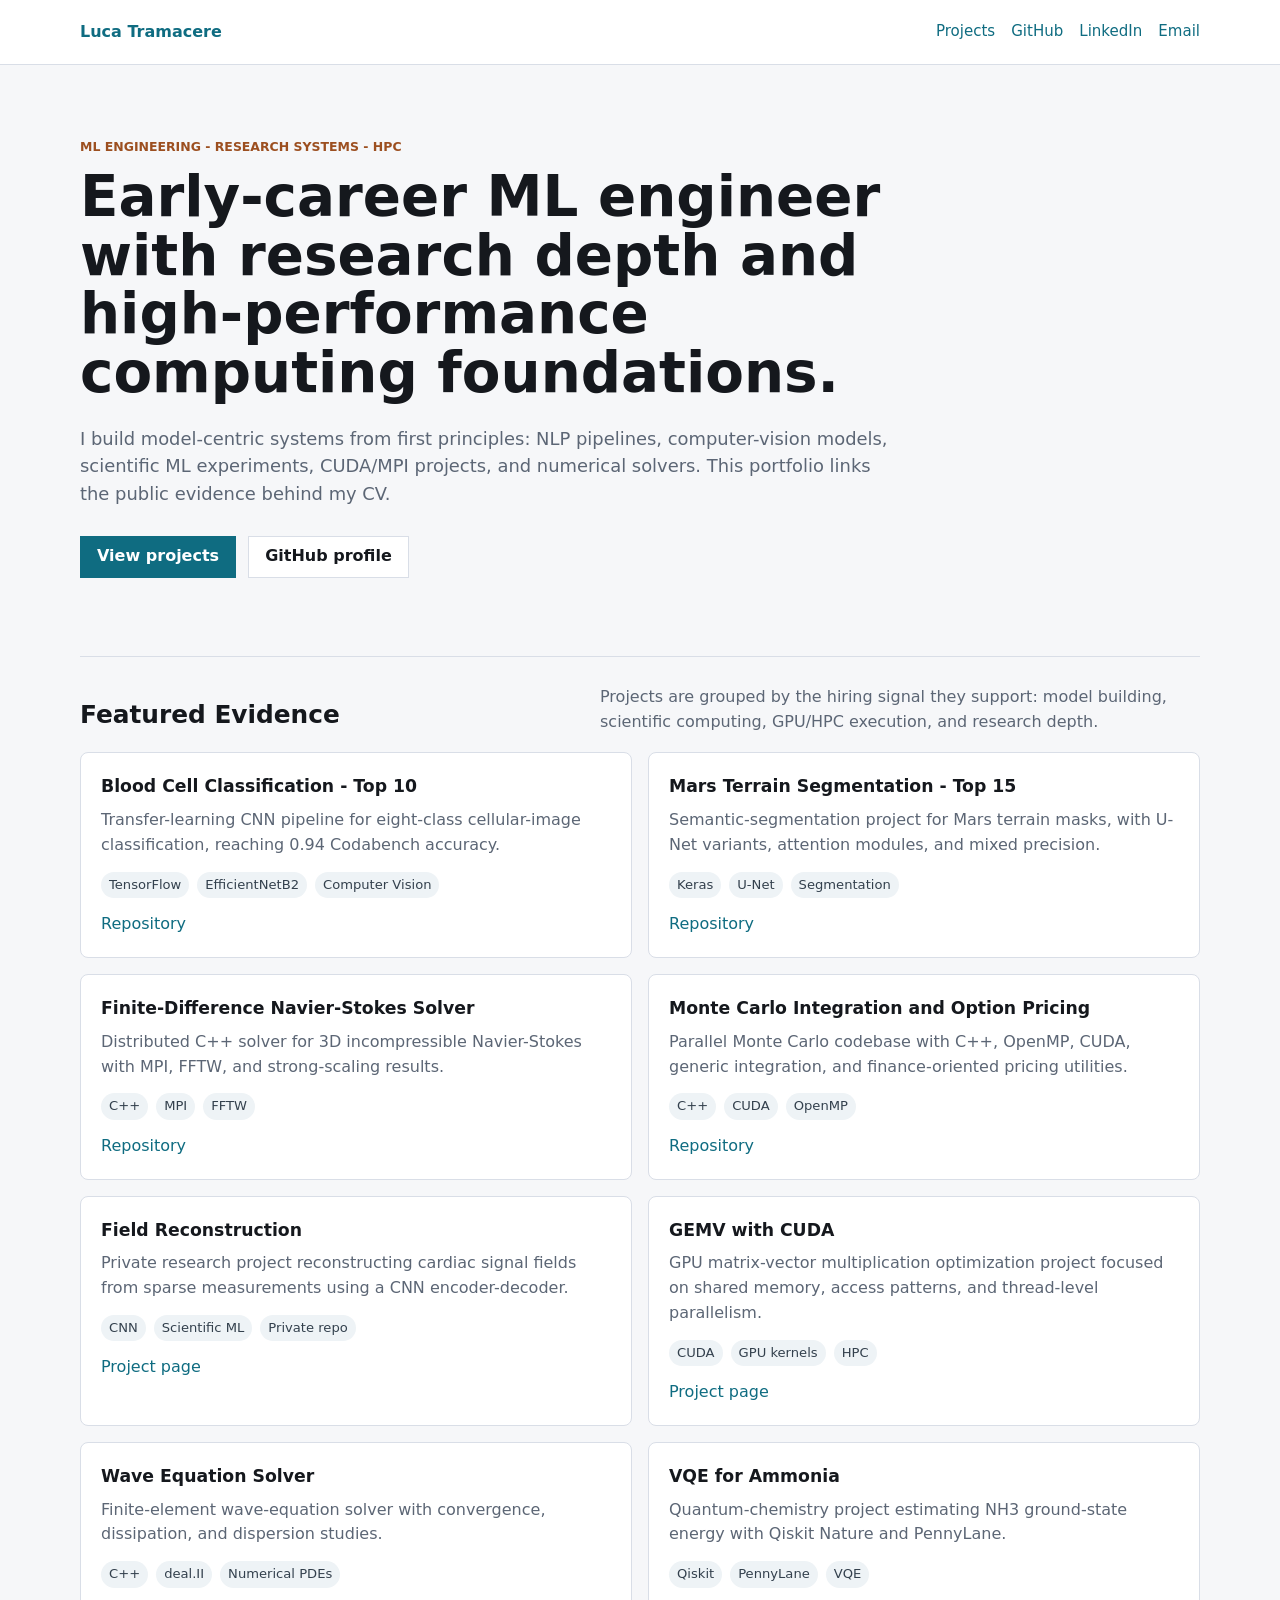
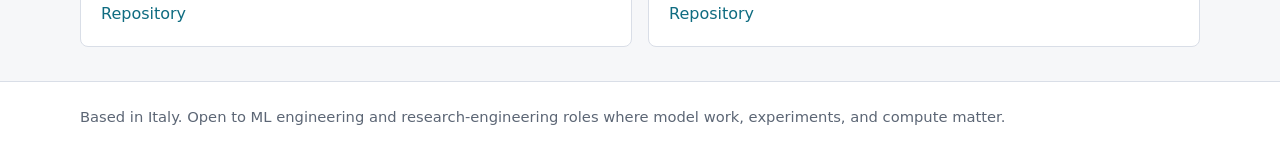
==== index.html @ 8af12b03 "Create GitHub Pages portfolio" ====
<!doctype html>
<html lang="en">
  <head>
    <meta charset="utf-8">
    <meta name="viewport" content="width=device-width, initial-scale=1">
    <title>Luca Tramacere - ML and HPC Portfolio</title>
    <meta name="description" content="Machine learning, research engineering, and high-performance computing portfolio for Luca Tramacere.">
    <link rel="stylesheet" href="styles.css">
  </head>
  <body>
    <header class="site-header">
      <nav class="nav">
        <a class="brand" href="/">Luca Tramacere</a>
        <div class="nav-links">
          <a href="#projects">Projects</a>
          <a href="https://github.com/trama00">GitHub</a>
          <a href="https://www.linkedin.com/in/lucatramacere">LinkedIn</a>
          <a href="mailto:luca.tramacere@gmail.com">Email</a>
        </div>
      </nav>
    </header>

    <main>
      <section class="hero">
        <div class="wrap">
          <p class="eyebrow">ML engineering - research systems - HPC</p>
          <h1>Early-career ML engineer with research depth and high-performance computing foundations.</h1>
          <p class="lead">I build model-centric systems from first principles: NLP pipelines, computer-vision models, scientific ML experiments, CUDA/MPI projects, and numerical solvers. This portfolio links the public evidence behind my CV.</p>
          <div class="actions">
            <a class="button primary" href="#projects">View projects</a>
            <a class="button" href="https://github.com/trama00">GitHub profile</a>
          </div>
        </div>
      </section>

      <section id="projects">
        <div class="wrap">
          <div class="section-head">
            <h2>Featured Evidence</h2>
            <p class="section-note">Projects are grouped by the hiring signal they support: model building, scientific computing, GPU/HPC execution, and research depth.</p>
          </div>
          <div class="grid">
            <article class="card">
              <h3>Blood Cell Classification - Top 10</h3>
              <p>Transfer-learning CNN pipeline for eight-class cellular-image classification, reaching 0.94 Codabench accuracy.</p>
              <div class="meta"><span class="tag">TensorFlow</span><span class="tag">EfficientNetB2</span><span class="tag">Computer Vision</span></div>
              <a href="https://github.com/trama00/ANN-blood-cells">Repository</a>
            </article>
            <article class="card">
              <h3>Mars Terrain Segmentation - Top 15</h3>
              <p>Semantic-segmentation project for Mars terrain masks, with U-Net variants, attention modules, and mixed precision.</p>
              <div class="meta"><span class="tag">Keras</span><span class="tag">U-Net</span><span class="tag">Segmentation</span></div>
              <a href="https://github.com/trama00/ANN-mars-terrain">Repository</a>
            </article>
            <article class="card">
              <h3>Finite-Difference Navier-Stokes Solver</h3>
              <p>Distributed C++ solver for 3D incompressible Navier-Stokes with MPI, FFTW, and strong-scaling results.</p>
              <div class="meta"><span class="tag">C++</span><span class="tag">MPI</span><span class="tag">FFTW</span></div>
              <a href="https://github.com/trama00/finite-difference-navier-stokes">Repository</a>
            </article>
            <article class="card">
              <h3>Monte Carlo Integration and Option Pricing</h3>
              <p>Parallel Monte Carlo codebase with C++, OpenMP, CUDA, generic integration, and finance-oriented pricing utilities.</p>
              <div class="meta"><span class="tag">C++</span><span class="tag">CUDA</span><span class="tag">OpenMP</span></div>
              <a href="https://github.com/trama00/AMSC-MonteCarlo">Repository</a>
            </article>
            <article class="card">
              <h3>Field Reconstruction</h3>
              <p>Private research project reconstructing cardiac signal fields from sparse measurements using a CNN encoder-decoder.</p>
              <div class="meta"><span class="tag">CNN</span><span class="tag">Scientific ML</span><span class="tag">Private repo</span></div>
              <a href="projects/field-reconstruction.html">Project page</a>
            </article>
            <article class="card">
              <h3>GEMV with CUDA</h3>
              <p>GPU matrix-vector multiplication optimization project focused on shared memory, access patterns, and thread-level parallelism.</p>
              <div class="meta"><span class="tag">CUDA</span><span class="tag">GPU kernels</span><span class="tag">HPC</span></div>
              <a href="projects/gemv-cuda.html">Project page</a>
            </article>
            <article class="card">
              <h3>Wave Equation Solver</h3>
              <p>Finite-element wave-equation solver with convergence, dissipation, and dispersion studies.</p>
              <div class="meta"><span class="tag">C++</span><span class="tag">deal.II</span><span class="tag">Numerical PDEs</span></div>
              <a href="https://github.com/trama00/nmpde-QiaoTramacereWang">Repository</a>
            </article>
            <article class="card">
              <h3>VQE for Ammonia</h3>
              <p>Quantum-chemistry project estimating NH3 ground-state energy with Qiskit Nature and PennyLane.</p>
              <div class="meta"><span class="tag">Qiskit</span><span class="tag">PennyLane</span><span class="tag">VQE</span></div>
              <a href="https://github.com/trama00/VQE-NH3">Repository</a>
            </article>
          </div>
        </div>
      </section>
    </main>

    <footer class="site-footer">
      <div class="wrap">Based in Italy. Open to ML engineering and research-engineering roles where model work, experiments, and compute matter.</div>
    </footer>
  </body>
</html>
---- styles.css ----
:root {
  color-scheme: light;
  --bg: #f6f7f9;
  --panel: #ffffff;
  --ink: #15181d;
  --muted: #5c6675;
  --line: #d9dee7;
  --accent: #0f6c81;
  --accent-2: #9c4f20;
  --code: #eef3f6;
}

* {
  box-sizing: border-box;
}

body {
  margin: 0;
  background: var(--bg);
  color: var(--ink);
  font-family: Inter, ui-sans-serif, system-ui, -apple-system, BlinkMacSystemFont, "Segoe UI", sans-serif;
  line-height: 1.55;
}

a {
  color: var(--accent);
  text-decoration: none;
}

a:hover {
  text-decoration: underline;
}

.site-header,
.site-footer {
  border-bottom: 1px solid var(--line);
  background: var(--panel);
}

.site-footer {
  border-top: 1px solid var(--line);
  border-bottom: 0;
}

.nav,
.wrap {
  width: min(1120px, calc(100% - 40px));
  margin: 0 auto;
}

.nav {
  min-height: 64px;
  display: flex;
  align-items: center;
  justify-content: space-between;
  gap: 24px;
}

.brand {
  font-weight: 700;
  letter-spacing: 0;
}

.nav-links {
  display: flex;
  flex-wrap: wrap;
  gap: 16px;
  font-size: 0.94rem;
}

.hero {
  padding: 72px 0 44px;
}

.eyebrow {
  margin: 0 0 12px;
  color: var(--accent-2);
  font-weight: 700;
  text-transform: uppercase;
  font-size: 0.78rem;
}

h1 {
  max-width: 880px;
  margin: 0;
  font-size: clamp(2rem, 4.4vw, 4.1rem);
  line-height: 1.04;
  letter-spacing: 0;
}

.lead {
  max-width: 820px;
  color: var(--muted);
  font-size: 1.12rem;
  margin: 22px 0 0;
}

.actions {
  display: flex;
  flex-wrap: wrap;
  gap: 12px;
  margin-top: 28px;
}

.button {
  display: inline-flex;
  align-items: center;
  min-height: 42px;
  padding: 0 16px;
  border: 1px solid var(--line);
  background: var(--panel);
  color: var(--ink);
  font-weight: 650;
}

.button.primary {
  border-color: var(--accent);
  background: var(--accent);
  color: white;
}

section {
  padding: 34px 0;
}

.section-head {
  display: flex;
  justify-content: space-between;
  align-items: end;
  gap: 24px;
  border-top: 1px solid var(--line);
  padding-top: 28px;
  margin-bottom: 18px;
}

h2 {
  margin: 0;
  font-size: 1.55rem;
}

.section-note {
  max-width: 600px;
  margin: 0;
  color: var(--muted);
}

.grid {
  display: grid;
  grid-template-columns: repeat(2, minmax(0, 1fr));
  gap: 16px;
}

.card {
  background: var(--panel);
  border: 1px solid var(--line);
  border-radius: 8px;
  padding: 20px;
}

.card h3 {
  margin: 0 0 8px;
  font-size: 1.08rem;
}

.card p {
  margin: 0 0 12px;
  color: var(--muted);
}

.meta {
  display: flex;
  flex-wrap: wrap;
  gap: 8px;
  margin: 14px 0;
}

.tag {
  display: inline-flex;
  padding: 3px 8px;
  background: var(--code);
  border-radius: 999px;
  color: #33404d;
  font-size: 0.82rem;
}

.project-layout {
  display: grid;
  grid-template-columns: minmax(0, 1fr) 300px;
  gap: 26px;
  align-items: start;
}

.facts {
  background: var(--panel);
  border: 1px solid var(--line);
  border-radius: 8px;
  padding: 18px;
}

.facts dt {
  font-weight: 700;
}

.facts dd {
  margin: 0 0 14px;
  color: var(--muted);
}

pre,
code {
  background: var(--code);
}

code {
  padding: 2px 4px;
  border-radius: 4px;
}

footer .wrap {
  padding: 24px 0;
  color: var(--muted);
  font-size: 0.92rem;
}

@media (max-width: 760px) {
  .nav {
    align-items: flex-start;
    flex-direction: column;
    padding: 16px 0;
  }

  .grid,
  .project-layout {
    grid-template-columns: 1fr;
  }

  .section-head {
    display: block;
  }
}
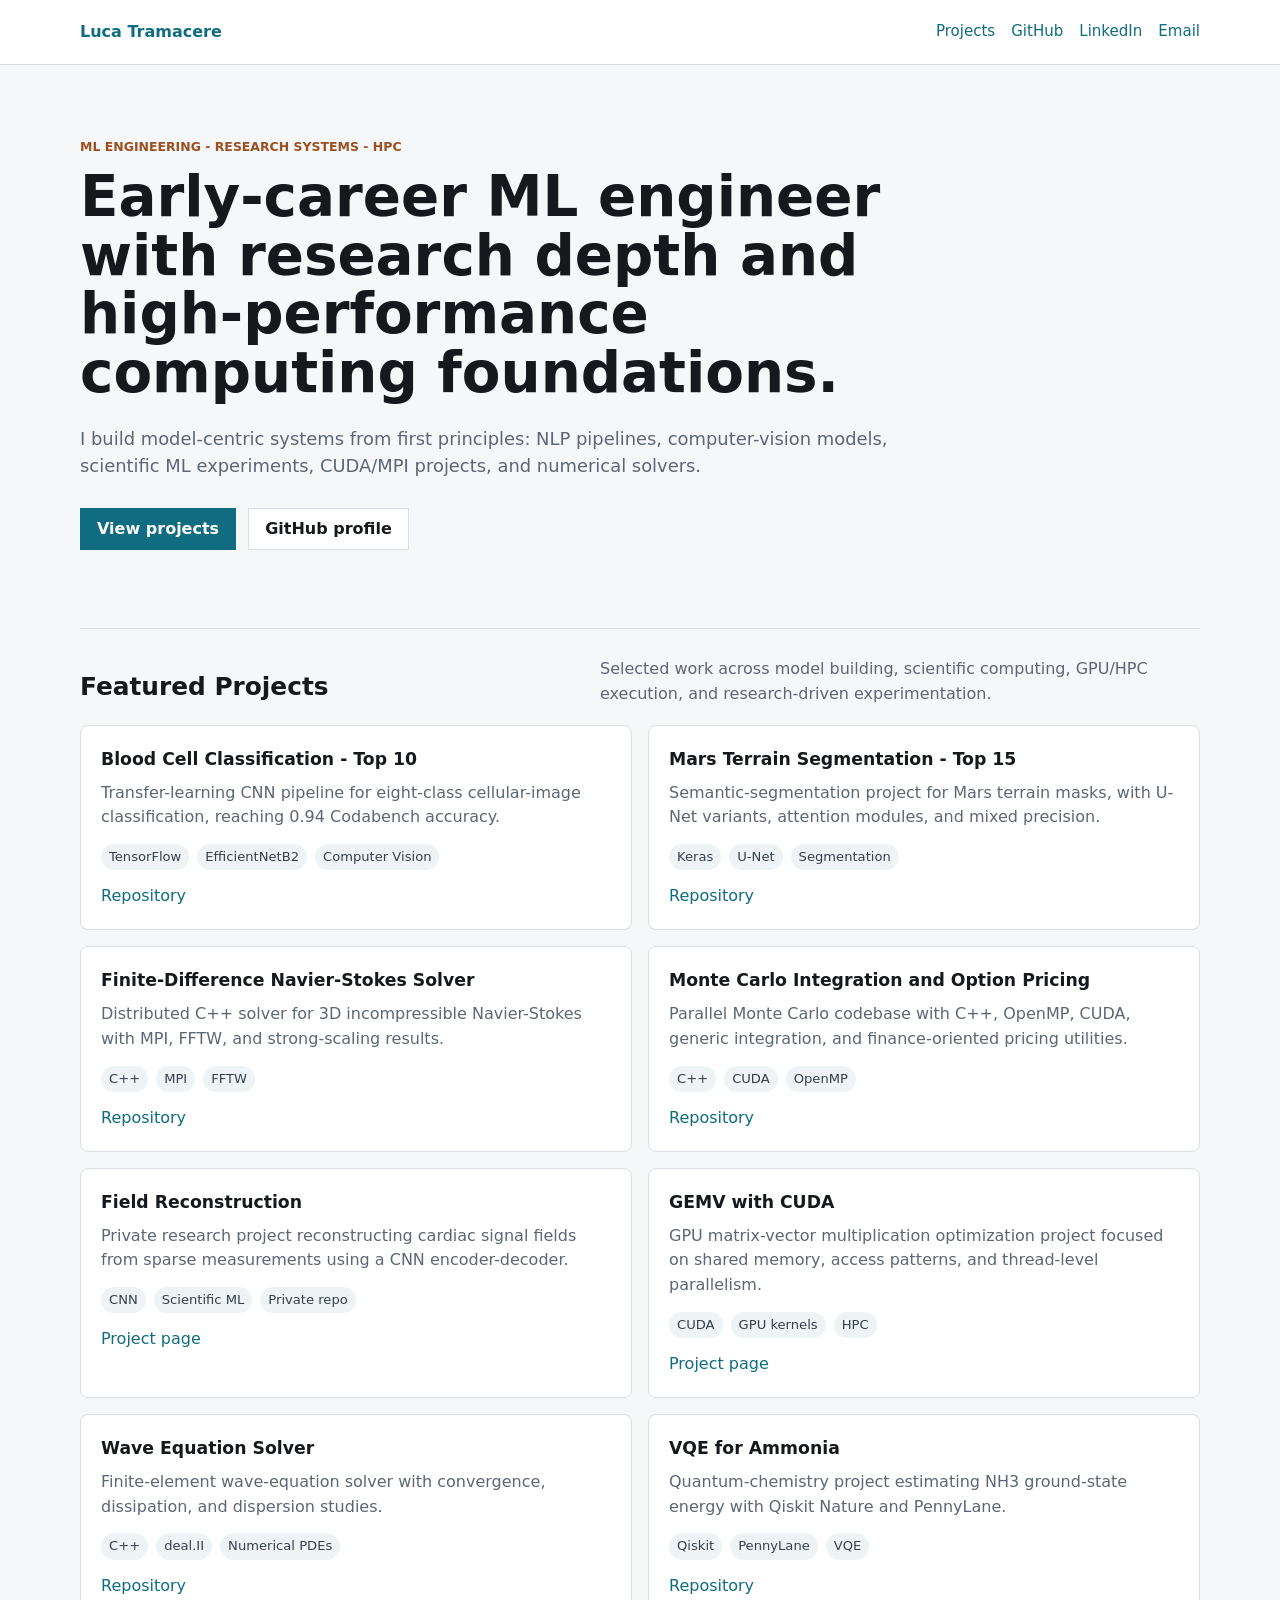
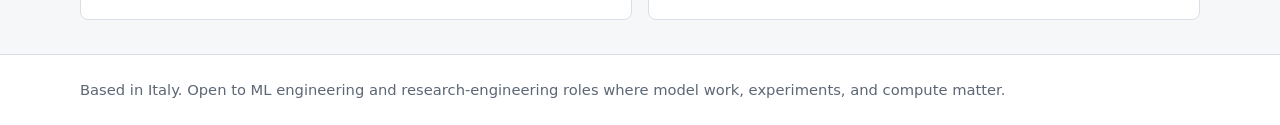
==== commit 506dcd18: "Use professional project-oriented portfolio wording" ====
--- a/index.html
+++ b/index.html
@@ -25,7 +25,7 @@
         <div class="wrap">
           <p class="eyebrow">ML engineering - research systems - HPC</p>
           <h1>Early-career ML engineer with research depth and high-performance computing foundations.</h1>
-          <p class="lead">I build model-centric systems from first principles: NLP pipelines, computer-vision models, scientific ML experiments, CUDA/MPI projects, and numerical solvers. This portfolio links the public evidence behind my CV.</p>
+          <p class="lead">I build model-centric systems from first principles: NLP pipelines, computer-vision models, scientific ML experiments, CUDA/MPI projects, and numerical solvers.</p>
           <div class="actions">
             <a class="button primary" href="#projects">View projects</a>
             <a class="button" href="https://github.com/trama00">GitHub profile</a>
@@ -36,8 +36,8 @@
       <section id="projects">
         <div class="wrap">
           <div class="section-head">
-            <h2>Featured Evidence</h2>
-            <p class="section-note">Projects are grouped by the hiring signal they support: model building, scientific computing, GPU/HPC execution, and research depth.</p>
+            <h2>Featured Projects</h2>
+            <p class="section-note">Selected work across model building, scientific computing, GPU/HPC execution, and research-driven experimentation.</p>
           </div>
           <div class="grid">
             <article class="card">
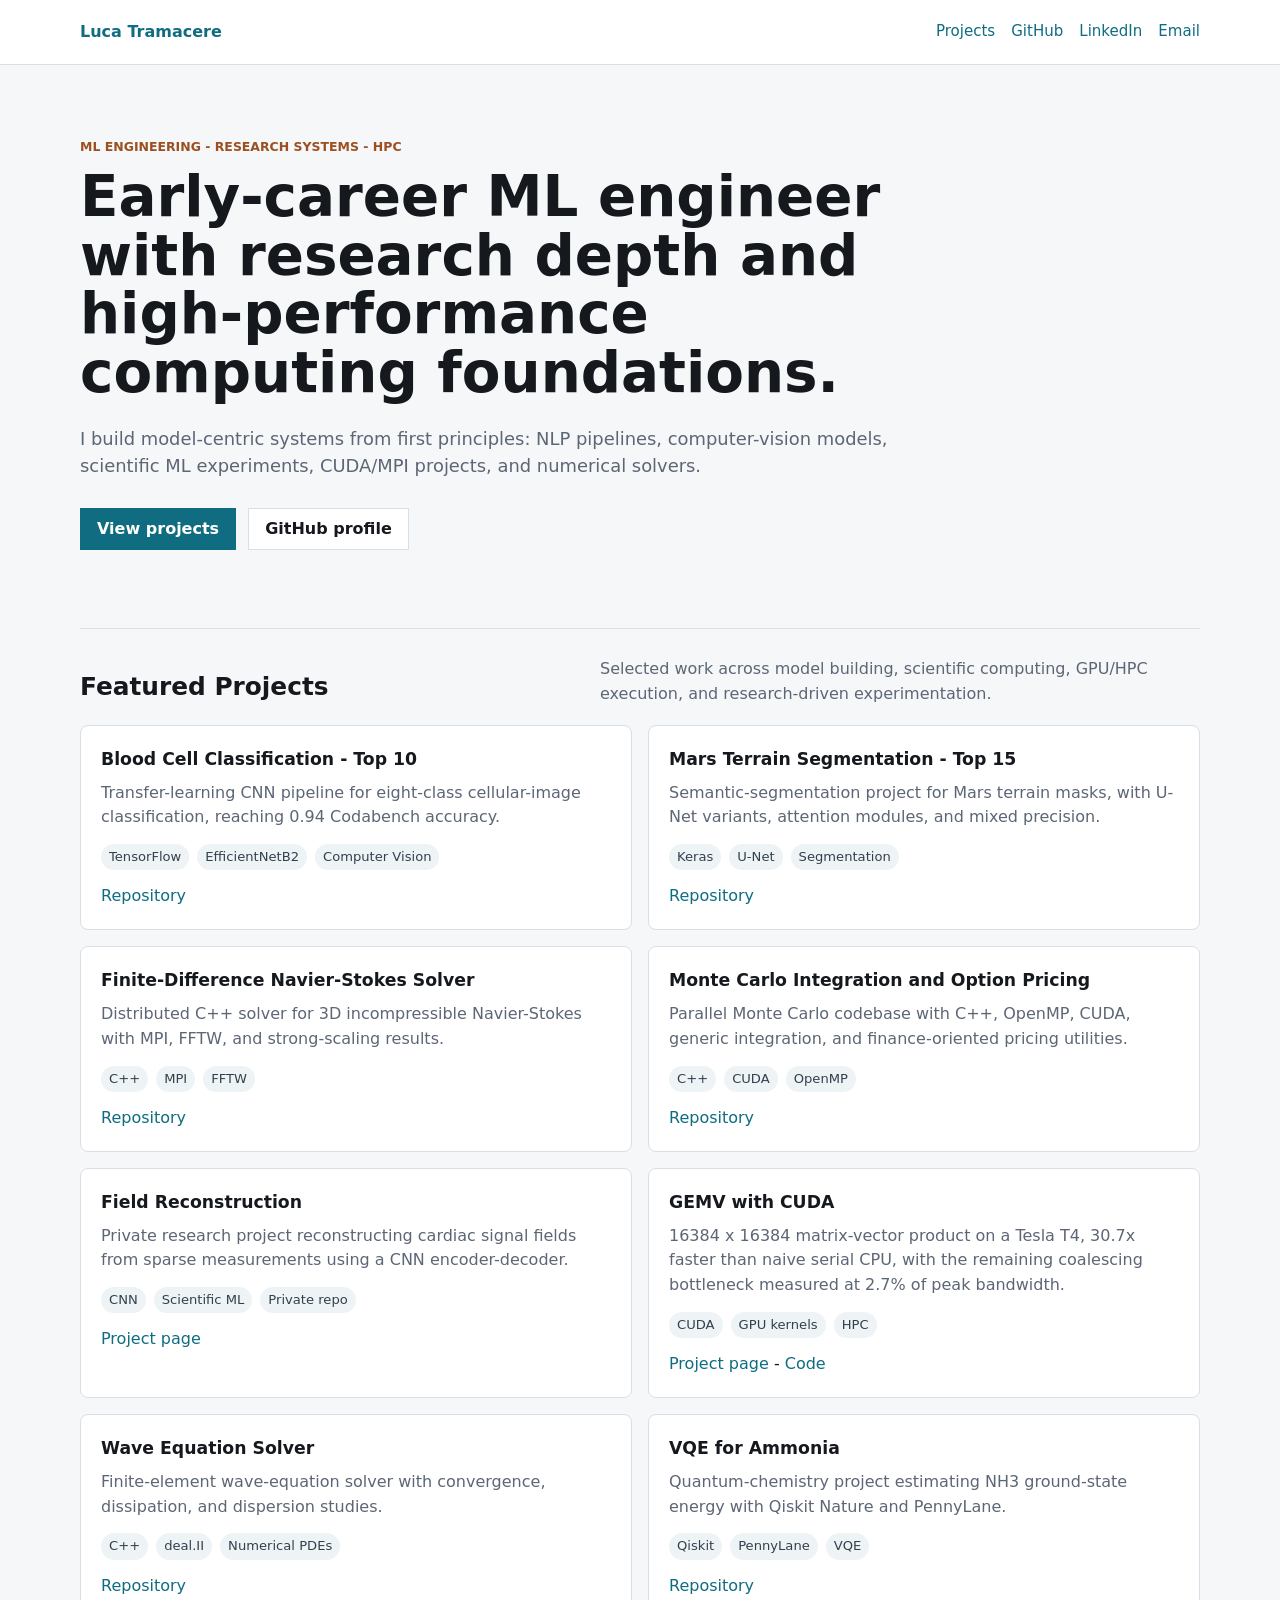
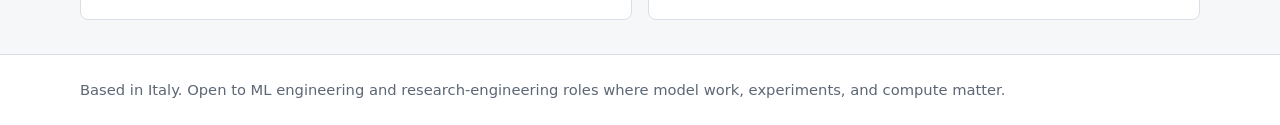
==== commit b54781e7: "Publish GEMV with CUDA: real benchmarks, public repo link The GPU optimisation project now has a pub" ====
--- a/index.html
+++ b/index.html
@@ -72,9 +72,9 @@
             </article>
             <article class="card">
               <h3>GEMV with CUDA</h3>
-              <p>GPU matrix-vector multiplication optimization project focused on shared memory, access patterns, and thread-level parallelism.</p>
+              <p>16384 x 16384 matrix-vector product on a Tesla T4, 30.7x faster than naive serial CPU, with the remaining coalescing bottleneck measured at 2.7% of peak bandwidth.</p>
               <div class="meta"><span class="tag">CUDA</span><span class="tag">GPU kernels</span><span class="tag">HPC</span></div>
-              <a href="projects/gemv-cuda.html">Project page</a>
+              <a href="projects/gemv-cuda.html">Project page</a> - <a href="https://github.com/trama00/gemv-cuda">Code</a>
             </article>
             <article class="card">
               <h3>Wave Equation Solver</h3>
